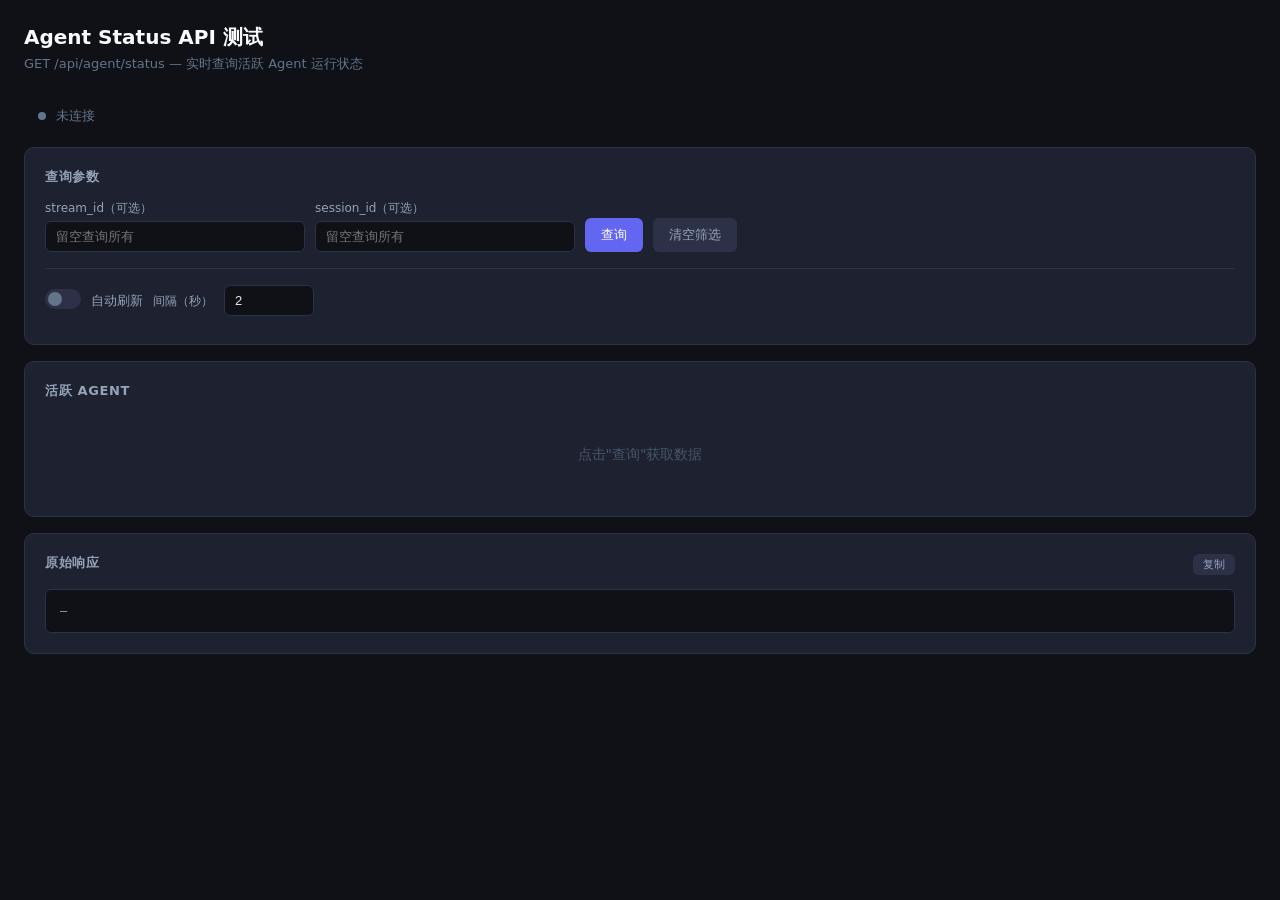
==== static/agent-status-test.html @ 265f0424 "feat: add agent status API test page - Static HTML test page at /static/agent-status-test.html - Que" ====
<!doctype html>
<html lang="zh">
<head>
<meta charset="utf-8">
<meta name="viewport" content="width=device-width, initial-scale=1">
<title>Agent Status API 测试</title>
<style>
  * { box-sizing: border-box; margin: 0; padding: 0; }
  body { font-family: 'Segoe UI', system-ui, sans-serif; background: #0f1117; color: #e2e8f0; min-height: 100vh; padding: 24px; }
  h1 { font-size: 20px; font-weight: 600; color: #f8fafc; margin-bottom: 4px; }
  .subtitle { font-size: 13px; color: #64748b; margin-bottom: 24px; }
  .card { background: #1e2130; border: 1px solid #2d3148; border-radius: 10px; padding: 20px; margin-bottom: 16px; }
  .card-title { font-size: 13px; font-weight: 600; color: #94a3b8; text-transform: uppercase; letter-spacing: 0.05em; margin-bottom: 14px; }
  .row { display: flex; gap: 10px; align-items: flex-end; flex-wrap: wrap; margin-bottom: 12px; }
  label { font-size: 12px; color: #94a3b8; display: block; margin-bottom: 4px; }
  input[type=text] {
    background: #0f1117; border: 1px solid #2d3148; border-radius: 6px;
    color: #e2e8f0; font-size: 13px; padding: 7px 10px; width: 260px; outline: none;
  }
  input[type=text]:focus { border-color: #6366f1; }
  input[type=number] {
    background: #0f1117; border: 1px solid #2d3148; border-radius: 6px;
    color: #e2e8f0; font-size: 13px; padding: 7px 10px; width: 90px; outline: none;
  }
  button {
    background: #6366f1; color: #fff; border: none; border-radius: 6px;
    font-size: 13px; font-weight: 500; padding: 8px 16px; cursor: pointer; white-space: nowrap;
  }
  button:hover { background: #4f46e5; }
  button.secondary { background: #2d3148; color: #94a3b8; }
  button.secondary:hover { background: #374151; color: #e2e8f0; }
  button.danger { background: #7f1d1d; color: #fca5a5; }
  button.danger:hover { background: #991b1b; }
  .badge {
    display: inline-block; font-size: 11px; font-weight: 600; padding: 2px 8px;
    border-radius: 99px; text-transform: uppercase; letter-spacing: 0.04em;
  }
  .badge-running { background: #14532d; color: #86efac; }
  .badge-idle    { background: #1e2130; color: #64748b; border: 1px solid #2d3148; }
  .badge-hermes  { background: #1e3a5f; color: #93c5fd; }
  .badge-openclaw{ background: #3b1f5e; color: #c4b5fd; }
  .status-bar {
    display: flex; align-items: center; gap: 10px; padding: 10px 14px;
    background: #0f1117; border-radius: 6px; margin-bottom: 12px; font-size: 13px;
  }
  .dot { width: 8px; height: 8px; border-radius: 50%; background: #64748b; flex-shrink: 0; }
  .dot.active { background: #22c55e; box-shadow: 0 0 6px #22c55e88; }
  .agent-card {
    background: #0f1117; border: 1px solid #2d3148; border-radius: 8px;
    padding: 16px; margin-bottom: 10px;
  }
  .agent-header { display: flex; align-items: center; gap: 8px; margin-bottom: 12px; }
  .agent-header .stream-id { font-size: 12px; color: #64748b; font-family: monospace; }
  .stats-grid { display: grid; grid-template-columns: repeat(auto-fill, minmax(160px, 1fr)); gap: 8px; }
  .stat { background: #1e2130; border-radius: 6px; padding: 10px 12px; }
  .stat-label { font-size: 11px; color: #64748b; margin-bottom: 3px; }
  .stat-value { font-size: 16px; font-weight: 600; color: #f1f5f9; font-family: monospace; }
  .stat-value.highlight { color: #86efac; }
  .empty-state { text-align: center; padding: 32px; color: #475569; font-size: 14px; }
  pre {
    background: #0f1117; border: 1px solid #2d3148; border-radius: 6px;
    padding: 14px; font-size: 12px; color: #94a3b8; overflow-x: auto;
    white-space: pre-wrap; word-break: break-all; max-height: 400px; overflow-y: auto;
    font-family: 'Cascadia Code', 'Fira Code', monospace;
  }
  .auto-row { display: flex; align-items: center; gap: 10px; }
  .toggle { position: relative; display: inline-block; width: 36px; height: 20px; }
  .toggle input { opacity: 0; width: 0; height: 0; }
  .slider {
    position: absolute; cursor: pointer; inset: 0; background: #2d3148;
    border-radius: 20px; transition: .2s;
  }
  .slider:before {
    content: ''; position: absolute; height: 14px; width: 14px; left: 3px; bottom: 3px;
    background: #64748b; border-radius: 50%; transition: .2s;
  }
  input:checked + .slider { background: #4f46e5; }
  input:checked + .slider:before { transform: translateX(16px); background: #fff; }
  .log { font-size: 11px; color: #475569; margin-top: 8px; max-height: 80px; overflow-y: auto; }
  .log-entry { padding: 2px 0; border-bottom: 1px solid #1e2130; }
  .log-entry.ok { color: #86efac; }
  .log-entry.err { color: #fca5a5; }
  .section-sep { border: none; border-top: 1px solid #2d3148; margin: 16px 0; }
</style>
</head>
<body>

<h1>Agent Status API 测试</h1>
<p class="subtitle">GET /api/agent/status — 实时查询活跃 Agent 运行状态</p>

<!-- Status bar -->
<div class="status-bar">
  <div class="dot" id="connDot"></div>
  <span id="connText" style="color:#64748b">未连接</span>
  <span style="margin-left:auto;font-size:11px;color:#475569" id="lastUpdate"></span>
</div>

<!-- Query controls -->
<div class="card">
  <div class="card-title">查询参数</div>
  <div class="row">
    <div>
      <label>stream_id（可选）</label>
      <input type="text" id="filterStream" placeholder="留空查询所有">
    </div>
    <div>
      <label>session_id（可选）</label>
      <input type="text" id="filterSession" placeholder="留空查询所有">
    </div>
    <button onclick="fetchStatus()">查询</button>
    <button class="secondary" onclick="clearFilters()">清空筛选</button>
  </div>
  <hr class="section-sep">
  <div class="auto-row">
    <label class="toggle">
      <input type="checkbox" id="autoRefresh" onchange="toggleAuto()">
      <span class="slider"></span>
    </label>
    <span style="font-size:13px;color:#94a3b8">自动刷新</span>
    <div>
      <label style="display:inline;margin-right:6px">间隔（秒）</label>
      <input type="number" id="interval" value="2" min="1" max="60">
    </div>
  </div>
  <div class="log" id="queryLog"></div>
</div>

<!-- Results: visual -->
<div class="card">
  <div class="card-title">活跃 Agent <span id="countBadge" style="font-size:12px;color:#64748b;font-weight:400"></span></div>
  <div id="agentList"><div class="empty-state">点击"查询"获取数据</div></div>
</div>

<!-- Results: raw JSON -->
<div class="card">
  <div class="card-title" style="display:flex;justify-content:space-between">
    原始响应
    <button class="secondary" style="padding:3px 10px;font-size:11px" onclick="copyRaw()">复制</button>
  </div>
  <pre id="rawJson">—</pre>
</div>

<script>
let _timer = null;

function buildUrl() {
  const s = document.getElementById('filterStream').value.trim();
  const sess = document.getElementById('filterSession').value.trim();
  let url = '/api/agent/status';
  const params = [];
  if (s) params.push('stream_id=' + encodeURIComponent(s));
  if (sess) params.push('session_id=' + encodeURIComponent(sess));
  if (params.length) url += '?' + params.join('&');
  return url;
}

async function fetchStatus() {
  const url = buildUrl();
  const dot = document.getElementById('connDot');
  const connText = document.getElementById('connText');
  try {
    const res = await fetch(url);
    const data = await res.json();
    dot.className = 'dot active';
    connText.textContent = '已连接';
    connText.style.color = '#86efac';
    document.getElementById('lastUpdate').textContent = '最后更新: ' + new Date().toLocaleTimeString();
    renderAgents(data);
    document.getElementById('rawJson').textContent = JSON.stringify(data, null, 2);
    addLog('ok', `${url} → ${res.status} (${data.count} agents)`);
  } catch (e) {
    dot.className = 'dot';
    connText.textContent = '连接失败';
    connText.style.color = '#fca5a5';
    document.getElementById('rawJson').textContent = String(e);
    addLog('err', String(e));
  }
}

function renderAgents(data) {
  const list = document.getElementById('agentList');
  const count = data.count || 0;
  document.getElementById('countBadge').textContent = count > 0 ? `(${count} 个运行中)` : '(无)';

  if (!count) {
    list.innerHTML = '<div class="empty-state">当前没有活跃的 Agent</div>';
    return;
  }

  list.innerHTML = data.agents.map(a => {
    const providerBadge = a.provider === 'hermes'
      ? '<span class="badge badge-hermes">Hermes</span>'
      : '<span class="badge badge-openclaw">OpenClaw</span>';

    const stats = buildStats(a);
    return `
      <div class="agent-card">
        <div class="agent-header">
          <span class="badge badge-running">running</span>
          ${providerBadge}
          <span style="font-size:13px;font-weight:600;color:#f1f5f9">${escHtml(a.model || '—')}</span>
          <span class="stream-id">stream: ${escHtml(a.stream_id || '—')}</span>
        </div>
        <div class="stats-grid">${stats}</div>
      </div>`;
  }).join('');
}

function buildStats(a) {
  const s = a.agent_status || {};
  const elapsed = a.elapsed_seconds != null ? a.elapsed_seconds + 's' : '—';
  const sessionId = a.session_id ? a.session_id.slice(0, 12) + '…' : '—';

  const common = [
    stat('运行时长', elapsed, true),
    stat('Session', sessionId),
  ];

  if (a.provider === 'hermes') {
    return [...common,
      stat('输入 Token', fmt(s.input_tokens)),
      stat('输出 Token', fmt(s.output_tokens)),
      stat('预估费用', s.estimated_cost_usd != null ? '$' + s.estimated_cost_usd.toFixed(4) : '—'),
      stat('上下文长度', fmt(s.context_length)),
      stat('压缩次数', fmt(s.compression_count)),
      stat('最近 Prompt', fmt(s.last_prompt_tokens)),
    ].join('');
  } else {
    return [...common,
      stat('Agent ID', s.openclaw_agent_id || '—'),
      stat('Gateway', s.gateway_url || '—'),
      stat('已中断', s.interrupted ? '是' : '否'),
      stat('输入 Token', fmt(s.input_tokens)),
      stat('输出 Token', fmt(s.output_tokens)),
    ].join('');
  }
}

function stat(label, value, highlight) {
  return `<div class="stat">
    <div class="stat-label">${label}</div>
    <div class="stat-value${highlight ? ' highlight' : ''}">${escHtml(String(value ?? '—'))}</div>
  </div>`;
}

function fmt(v) { return v != null ? v.toLocaleString() : '—'; }
function escHtml(s) { return s.replace(/&/g,'&amp;').replace(/</g,'&lt;').replace(/>/g,'&gt;'); }

function addLog(type, msg) {
  const log = document.getElementById('queryLog');
  const el = document.createElement('div');
  el.className = 'log-entry ' + type;
  el.textContent = new Date().toLocaleTimeString() + ' ' + msg;
  log.prepend(el);
  while (log.children.length > 20) log.removeChild(log.lastChild);
}

function clearFilters() {
  document.getElementById('filterStream').value = '';
  document.getElementById('filterSession').value = '';
}

function toggleAuto() {
  const on = document.getElementById('autoRefresh').checked;
  if (_timer) { clearInterval(_timer); _timer = null; }
  if (on) {
    const sec = parseInt(document.getElementById('interval').value) || 2;
    fetchStatus();
    _timer = setInterval(fetchStatus, sec * 1000);
  }
}

function copyRaw() {
  const text = document.getElementById('rawJson').textContent;
  navigator.clipboard.writeText(text).catch(() => {});
}
</script>
</body>
</html>
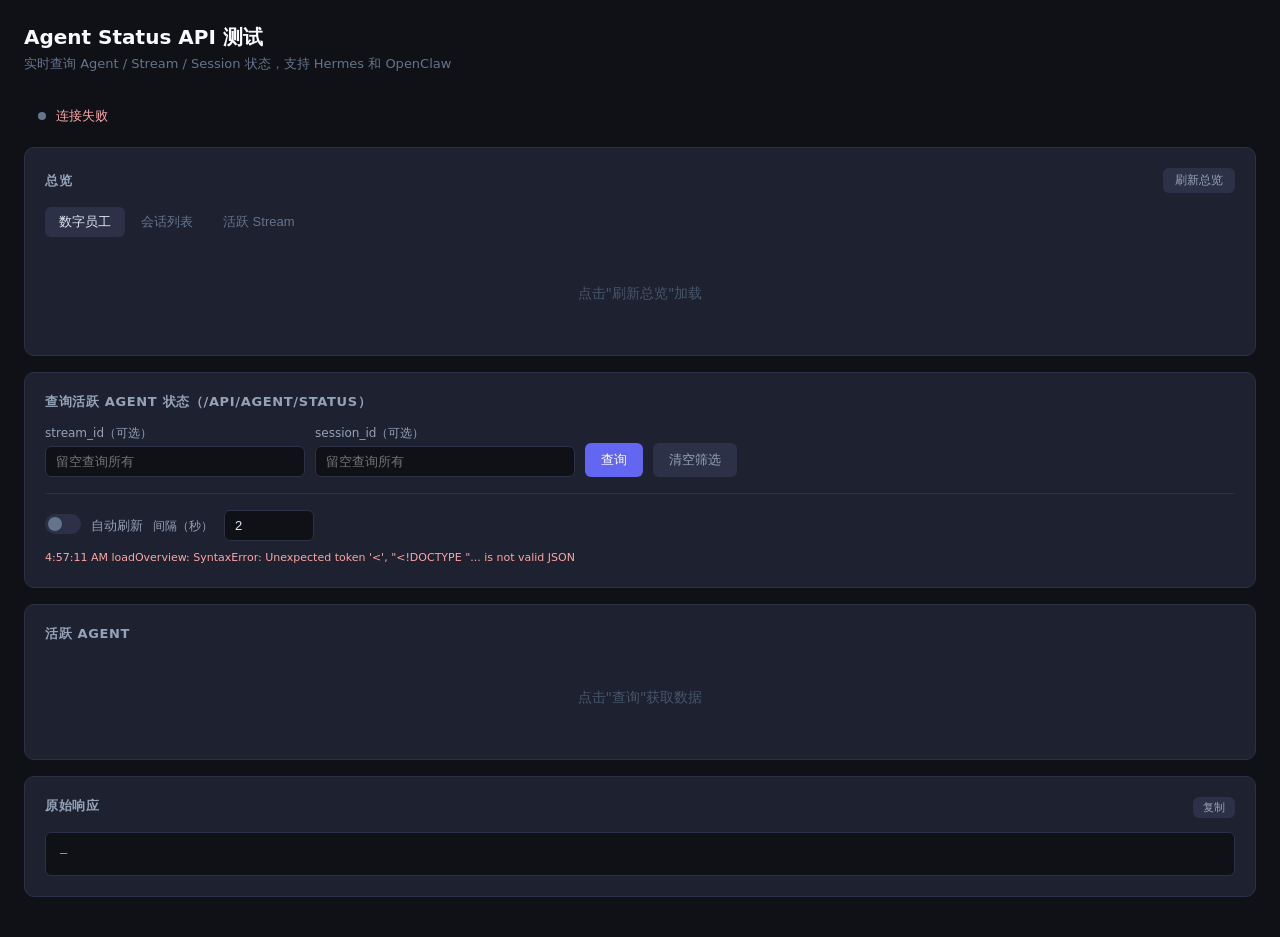
==== commit ea1e1c05: "feat: add overview panel to agent status test page - Add tabbed overview: 数字员工 / 会话列表 / 活跃 Stream - " ====
--- a/static/agent-status-test.html
+++ b/static/agent-status-test.html
@@ -81,12 +81,33 @@
   .log-entry.ok { color: #86efac; }
   .log-entry.err { color: #fca5a5; }
   .section-sep { border: none; border-top: 1px solid #2d3148; margin: 16px 0; }
+  /* Overview table */
+  table { width: 100%; border-collapse: collapse; font-size: 13px; }
+  th { text-align: left; font-size: 11px; font-weight: 600; color: #64748b; text-transform: uppercase;
+       letter-spacing: 0.05em; padding: 6px 10px; border-bottom: 1px solid #2d3148; }
+  td { padding: 8px 10px; border-bottom: 1px solid #1a1d2e; vertical-align: middle; color: #cbd5e1; }
+  tr:last-child td { border-bottom: none; }
+  tr:hover td { background: #1a1d2e; }
+  td.mono { font-family: monospace; font-size: 12px; color: #94a3b8; }
+  td.clickable { cursor: pointer; color: #818cf8; text-decoration: underline; text-underline-offset: 2px; }
+  td.clickable:hover { color: #a5b4fc; }
+  .pill { display: inline-block; font-size: 11px; padding: 1px 7px; border-radius: 99px; font-weight: 500; }
+  .pill-hermes   { background: #1e3a5f; color: #93c5fd; }
+  .pill-openclaw { background: #3b1f5e; color: #c4b5fd; }
+  .pill-none     { background: #1e2130; color: #475569; border: 1px solid #2d3148; }
+  .pill-active   { background: #14532d; color: #86efac; }
+  .pill-idle     { background: #1e2130; color: #64748b; border: 1px solid #2d3148; }
+  .tabs { display: flex; gap: 2px; margin-bottom: 16px; }
+  .tab { padding: 6px 14px; font-size: 13px; font-weight: 500; border-radius: 6px; cursor: pointer;
+         color: #64748b; background: transparent; border: none; }
+  .tab.active { background: #2d3148; color: #e2e8f0; }
+  .tab:hover:not(.active) { color: #94a3b8; }
 </style>
 </head>
 <body>
 
 <h1>Agent Status API 测试</h1>
-<p class="subtitle">GET /api/agent/status — 实时查询活跃 Agent 运行状态</p>
+<p class="subtitle">实时查询 Agent / Stream / Session 状态，支持 Hermes 和 OpenClaw</p>
 
 <!-- Status bar -->
 <div class="status-bar">
@@ -95,9 +116,25 @@
   <span style="margin-left:auto;font-size:11px;color:#475569" id="lastUpdate"></span>
 </div>
 
+<!-- Overview: all sessions/streams/employees -->
+<div class="card">
+  <div class="card-title" style="display:flex;justify-content:space-between;align-items:center">
+    总览
+    <button class="secondary" style="padding:4px 12px;font-size:12px" onclick="loadOverview()">刷新总览</button>
+  </div>
+  <div class="tabs">
+    <button class="tab active" onclick="switchTab('employees',this)">数字员工</button>
+    <button class="tab" onclick="switchTab('sessions',this)">会话列表</button>
+    <button class="tab" onclick="switchTab('streams',this)">活跃 Stream</button>
+  </div>
+  <div id="tabEmployees"><div class="empty-state">点击"刷新总览"加载</div></div>
+  <div id="tabSessions" style="display:none"><div class="empty-state">点击"刷新总览"加载</div></div>
+  <div id="tabStreams" style="display:none"><div class="empty-state">点击"刷新总览"加载</div></div>
+</div>
+
 <!-- Query controls -->
-<div class="card">
-  <div class="card-title">查询参数</div>
+<div class="card" id="queryCard">
+  <div class="card-title">查询活跃 Agent 状态（/api/agent/status）</div>
   <div class="row">
     <div>
       <label>stream_id（可选）</label>
@@ -142,6 +179,143 @@
 
 <script>
 let _timer = null;
+let _empMap = {};   // profile_name -> employee
+let _currentTab = 'employees';
+
+// ── Overview ──────────────────────────────────────────────────────────────────
+
+async function loadOverview() {
+  try {
+    const [empRes, sessRes, statusRes] = await Promise.all([
+      fetch('/api/employees'),
+      fetch('/api/sessions'),
+      fetch('/api/agent/status'),
+    ]);
+    const empData  = await empRes.json();
+    const sessData = await sessRes.json();
+    const statusData = await statusRes.json();
+
+    const emps = empData.employees || [];
+    _empMap = {};
+    emps.forEach(e => { _empMap[e.profile_name] = e; });
+
+    renderEmployees(emps, statusData);
+    renderSessions(sessData.sessions || [], statusData);
+    renderStreams(statusData);
+    setConn(true);
+  } catch(e) {
+    setConn(false);
+    addLog('err', 'loadOverview: ' + e);
+  }
+}
+
+function renderEmployees(emps, statusData) {
+  const el = document.getElementById('tabEmployees');
+  if (!emps.length) { el.innerHTML = '<div class="empty-state">暂无数字员工</div>'; return; }
+
+  // Build active session_id set per profile_name
+  const activeProfiles = new Set((statusData.agents || []).map(a => {
+    const emp = Object.values(_empMap).find(e => e.id === a.session_id || e.profile_name === a.session_id);
+    return emp ? emp.profile_name : null;
+  }).filter(Boolean));
+
+  el.innerHTML = `<table>
+    <thead><tr>
+      <th>名称</th><th>Agent Provider</th><th>Profile</th><th>能力</th><th>状态</th>
+    </tr></thead>
+    <tbody>${emps.map(e => {
+      const provider = e.agent_provider || 'hermes';
+      const isActive = activeProfiles.has(e.profile_name);
+      const caps = Object.entries(e.capabilities || {}).filter(([,v])=>v).map(([k])=>k).join(', ') || '—';
+      return `<tr>
+        <td style="font-weight:500;color:#f1f5f9">${escHtml(e.name || '—')}</td>
+        <td><span class="pill pill-${provider}">${provider}</span></td>
+        <td class="mono">${escHtml(e.profile_name || '—')}</td>
+        <td style="font-size:12px;color:#64748b">${escHtml(caps)}</td>
+        <td>${isActive
+          ? '<span class="pill pill-active">运行中</span>'
+          : '<span class="pill pill-idle">空闲</span>'}</td>
+      </tr>`;
+    }).join('')}</tbody>
+  </table>`;
+}
+
+function renderSessions(sessions, statusData) {
+  const el = document.getElementById('tabSessions');
+  if (!sessions.length) { el.innerHTML = '<div class="empty-state">暂无会话</div>'; return; }
+
+  const activeStreamSids = new Set((statusData.agents || []).map(a => a.session_id));
+
+  el.innerHTML = `<table>
+    <thead><tr>
+      <th>Session ID</th><th>Agent Provider</th><th>员工</th><th>Model</th><th>状态</th><th>更新时间</th>
+    </tr></thead>
+    <tbody>${sessions.slice(0, 50).map(s => {
+      const emp = _empMap[s.profile] || null;
+      const provider = emp ? (emp.agent_provider || 'hermes') : (s.profile ? 'hermes' : '—');
+      const empName = emp ? emp.name : (s.profile || '—');
+      const isActive = activeStreamSids.has(s.session_id);
+      const updated = s.updated_at ? new Date(s.updated_at * 1000).toLocaleString() : '—';
+      return `<tr>
+        <td class="mono clickable" onclick="fillSession('${escHtml(s.session_id)}')">${escHtml((s.session_id||'').slice(0,16))}…</td>
+        <td>${provider !== '—' ? `<span class="pill pill-${provider}">${provider}</span>` : '<span style="color:#475569">—</span>'}</td>
+        <td style="font-size:12px">${escHtml(empName)}</td>
+        <td class="mono" style="font-size:11px">${escHtml((s.model||'—').slice(0,24))}</td>
+        <td>${isActive
+          ? '<span class="pill pill-active">运行中</span>'
+          : '<span class="pill pill-idle">空闲</span>'}</td>
+        <td style="font-size:11px;color:#475569">${updated}</td>
+      </tr>`;
+    }).join('')}</tbody>
+  </table>`;
+}
+
+function renderStreams(statusData) {
+  const el = document.getElementById('tabStreams');
+  const agents = statusData.agents || [];
+  if (!agents.length) { el.innerHTML = '<div class="empty-state">当前没有活跃的 Stream</div>'; return; }
+
+  el.innerHTML = `<table>
+    <thead><tr>
+      <th>Stream ID</th><th>Agent Provider</th><th>Session ID</th><th>Model</th><th>运行时长</th>
+    </tr></thead>
+    <tbody>${agents.map(a => {
+      const provider = a.provider || '—';
+      return `<tr>
+        <td class="mono clickable" onclick="fillStream('${escHtml(a.stream_id)}')">${escHtml((a.stream_id||'').slice(0,16))}…</td>
+        <td><span class="pill pill-${provider}">${provider}</span></td>
+        <td class="mono clickable" onclick="fillSession('${escHtml(a.session_id||'')}')">${escHtml((a.session_id||'').slice(0,16))}…</td>
+        <td class="mono" style="font-size:11px">${escHtml((a.model||'—').slice(0,24))}</td>
+        <td><span class="pill pill-active">${a.elapsed_seconds != null ? a.elapsed_seconds+'s' : '—'}</span></td>
+      </tr>`;
+    }).join('')}</tbody>
+  </table>`;
+}
+
+function switchTab(name, btn) {
+  _currentTab = name;
+  ['employees','sessions','streams'].forEach(t => {
+    document.getElementById('tab' + t.charAt(0).toUpperCase() + t.slice(1)).style.display = t === name ? '' : 'none';
+  });
+  document.querySelectorAll('.tab').forEach(b => b.classList.remove('active'));
+  btn.classList.add('active');
+}
+
+function fillStream(id) {
+  document.getElementById('filterStream').value = id;
+  document.getElementById('filterSession').value = '';
+  fetchStatus();
+  window.scrollTo({top: document.getElementById('queryCard').offsetTop - 16, behavior: 'smooth'});
+}
+
+function fillSession(id) {
+  document.getElementById('filterSession').value = id;
+  document.getElementById('filterStream').value = '';
+  fetchStatus();
+  window.scrollTo({top: document.getElementById('queryCard').offsetTop - 16, behavior: 'smooth'});
+}
+
+// ── Agent status query ────────────────────────────────────────────────────────
 
 function buildUrl() {
   const s = document.getElementById('filterStream').value.trim();
@@ -156,25 +330,26 @@
 
 async function fetchStatus() {
   const url = buildUrl();
-  const dot = document.getElementById('connDot');
-  const connText = document.getElementById('connText');
   try {
     const res = await fetch(url);
     const data = await res.json();
-    dot.className = 'dot active';
-    connText.textContent = '已连接';
-    connText.style.color = '#86efac';
+    setConn(true);
     document.getElementById('lastUpdate').textContent = '最后更新: ' + new Date().toLocaleTimeString();
     renderAgents(data);
     document.getElementById('rawJson').textContent = JSON.stringify(data, null, 2);
     addLog('ok', `${url} → ${res.status} (${data.count} agents)`);
   } catch (e) {
-    dot.className = 'dot';
-    connText.textContent = '连接失败';
-    connText.style.color = '#fca5a5';
+    setConn(false);
     document.getElementById('rawJson').textContent = String(e);
     addLog('err', String(e));
   }
+}
+
+function setConn(ok) {
+  document.getElementById('connDot').className = 'dot' + (ok ? ' active' : '');
+  const t = document.getElementById('connText');
+  t.textContent = ok ? '已连接' : '连接失败';
+  t.style.color = ok ? '#86efac' : '#fca5a5';
 }
 
 function renderAgents(data) {
@@ -191,7 +366,6 @@
     const providerBadge = a.provider === 'hermes'
       ? '<span class="badge badge-hermes">Hermes</span>'
       : '<span class="badge badge-openclaw">OpenClaw</span>';
-
     const stats = buildStats(a);
     return `
       <div class="agent-card">
@@ -210,11 +384,7 @@
   const s = a.agent_status || {};
   const elapsed = a.elapsed_seconds != null ? a.elapsed_seconds + 's' : '—';
   const sessionId = a.session_id ? a.session_id.slice(0, 12) + '…' : '—';
-
-  const common = [
-    stat('运行时长', elapsed, true),
-    stat('Session', sessionId),
-  ];
+  const common = [stat('运行时长', elapsed, true), stat('Session', sessionId)];
 
   if (a.provider === 'hermes') {
     return [...common,
@@ -244,7 +414,7 @@
 }
 
 function fmt(v) { return v != null ? v.toLocaleString() : '—'; }
-function escHtml(s) { return s.replace(/&/g,'&amp;').replace(/</g,'&lt;').replace(/>/g,'&gt;'); }
+function escHtml(s) { return String(s).replace(/&/g,'&amp;').replace(/</g,'&lt;').replace(/>/g,'&gt;'); }
 
 function addLog(type, msg) {
   const log = document.getElementById('queryLog');
@@ -271,9 +441,11 @@
 }
 
 function copyRaw() {
-  const text = document.getElementById('rawJson').textContent;
-  navigator.clipboard.writeText(text).catch(() => {});
-}
+  navigator.clipboard.writeText(document.getElementById('rawJson').textContent).catch(() => {});
+}
+
+// Auto-load overview on page open
+loadOverview();
 </script>
 </body>
 </html>
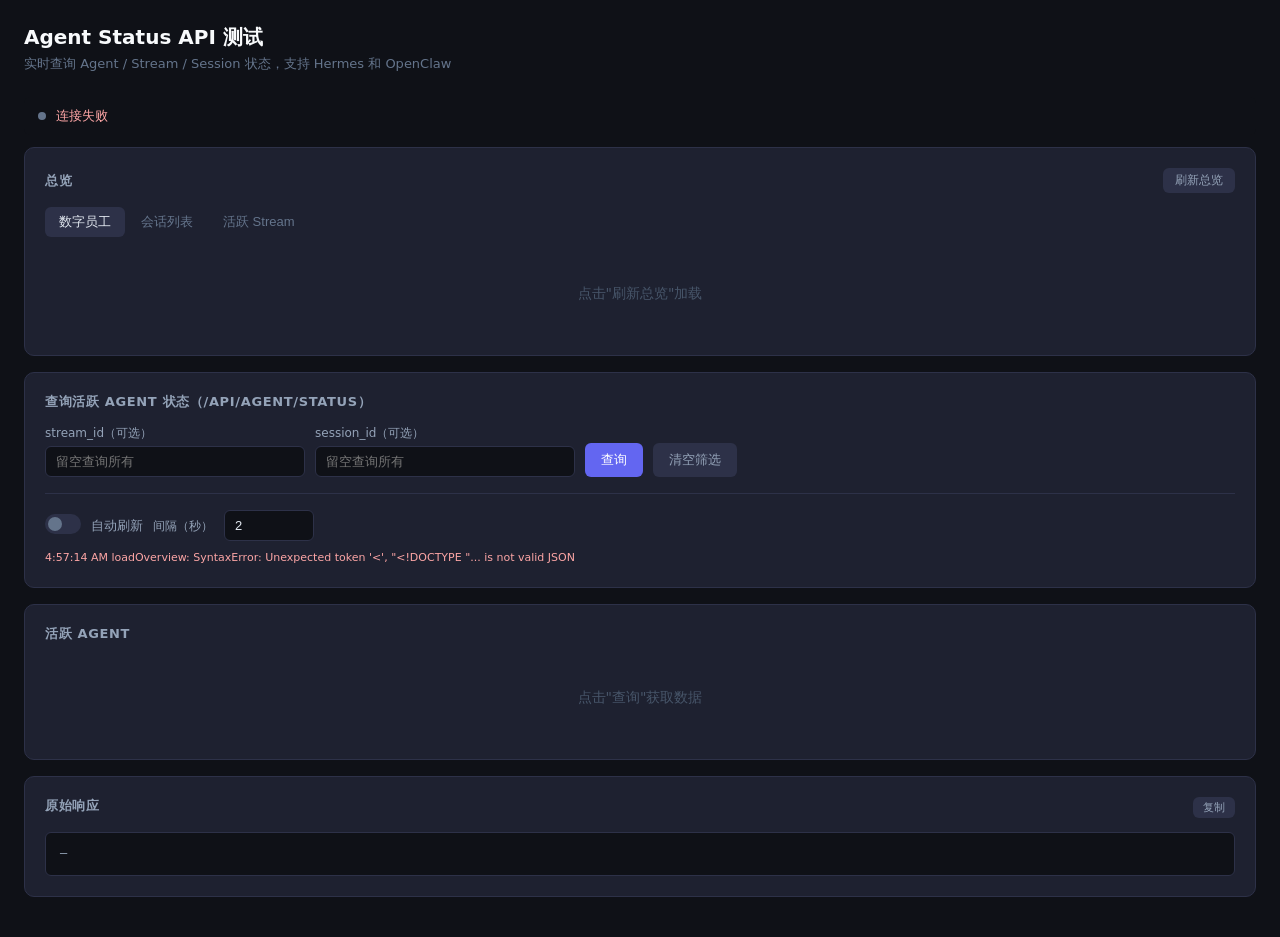
==== commit e20e2af8: "feat: redesign session list tab for dev testing - Show full session_id (not truncated) with copy but" ====
--- a/static/agent-status-test.html
+++ b/static/agent-status-test.html
@@ -102,6 +102,26 @@
          color: #64748b; background: transparent; border: none; }
   .tab.active { background: #2d3148; color: #e2e8f0; }
   .tab:hover:not(.active) { color: #94a3b8; }
+  /* Session detail panel */
+  .sess-detail { background: #0f1117; border: 1px solid #2d3148; border-radius: 8px; padding: 16px; margin-top: 12px; }
+  .sess-detail-title { font-size: 12px; font-weight: 600; color: #64748b; text-transform: uppercase; letter-spacing: 0.05em; margin-bottom: 12px; display: flex; justify-content: space-between; align-items: center; }
+  .field-row { display: flex; gap: 8px; align-items: baseline; margin-bottom: 6px; font-size: 13px; }
+  .field-key { color: #64748b; min-width: 120px; font-size: 12px; flex-shrink: 0; }
+  .field-val { color: #e2e8f0; font-family: monospace; font-size: 12px; word-break: break-all; }
+  .field-val.copy-btn { cursor: pointer; color: #818cf8; }
+  .field-val.copy-btn:hover { color: #a5b4fc; }
+  .source-tag { font-size: 10px; color: #475569; background: #1e2130; border: 1px solid #2d3148; border-radius: 4px; padding: 1px 5px; margin-left: 6px; font-family: monospace; }
+  .msg-preview { max-height: 160px; overflow-y: auto; margin-top: 8px; }
+  .msg-row { padding: 5px 8px; border-radius: 4px; margin-bottom: 4px; font-size: 12px; line-height: 1.5; }
+  .msg-row.user { background: #1e2130; color: #93c5fd; }
+  .msg-row.assistant { background: #14532d22; color: #86efac; }
+  .msg-role { font-size: 10px; font-weight: 600; text-transform: uppercase; opacity: 0.6; margin-bottom: 2px; }
+  .filter-row { display: flex; gap: 8px; margin-bottom: 12px; align-items: center; }
+  .filter-row input { background: #0f1117; border: 1px solid #2d3148; border-radius: 6px; color: #e2e8f0; font-size: 12px; padding: 5px 9px; outline: none; width: 200px; }
+  .filter-row input:focus { border-color: #6366f1; }
+  .filter-row select { background: #0f1117; border: 1px solid #2d3148; border-radius: 6px; color: #e2e8f0; font-size: 12px; padding: 5px 9px; outline: none; }
+  .copy-toast { position: fixed; bottom: 24px; right: 24px; background: #22c55e; color: #fff; padding: 8px 16px; border-radius: 6px; font-size: 13px; opacity: 0; transition: opacity .2s; pointer-events: none; }
+  .copy-toast.show { opacity: 1; }
 </style>
 </head>
 <body>
@@ -131,6 +151,8 @@
   <div id="tabSessions" style="display:none"><div class="empty-state">点击"刷新总览"加载</div></div>
   <div id="tabStreams" style="display:none"><div class="empty-state">点击"刷新总览"加载</div></div>
 </div>
+
+<div id="copyToast" class="copy-toast">已复制</div>
 
 <!-- Query controls -->
 <div class="card" id="queryCard">
@@ -246,28 +268,193 @@
 
   const activeStreamSids = new Set((statusData.agents || []).map(a => a.session_id));
 
-  el.innerHTML = `<table>
-    <thead><tr>
-      <th>Session ID</th><th>Agent Provider</th><th>员工</th><th>Model</th><th>状态</th><th>更新时间</th>
-    </tr></thead>
-    <tbody>${sessions.slice(0, 50).map(s => {
-      const emp = _empMap[s.profile] || null;
-      const provider = emp ? (emp.agent_provider || 'hermes') : (s.profile ? 'hermes' : '—');
-      const empName = emp ? emp.name : (s.profile || '—');
-      const isActive = activeStreamSids.has(s.session_id);
-      const updated = s.updated_at ? new Date(s.updated_at * 1000).toLocaleString() : '—';
-      return `<tr>
-        <td class="mono clickable" onclick="fillSession('${escHtml(s.session_id)}')">${escHtml((s.session_id||'').slice(0,16))}…</td>
-        <td>${provider !== '—' ? `<span class="pill pill-${provider}">${provider}</span>` : '<span style="color:#475569">—</span>'}</td>
-        <td style="font-size:12px">${escHtml(empName)}</td>
-        <td class="mono" style="font-size:11px">${escHtml((s.model||'—').slice(0,24))}</td>
-        <td>${isActive
-          ? '<span class="pill pill-active">运行中</span>'
-          : '<span class="pill pill-idle">空闲</span>'}</td>
-        <td style="font-size:11px;color:#475569">${updated}</td>
-      </tr>`;
-    }).join('')}</tbody>
-  </table>`;
+  // Filter controls
+  const filterHtml = `
+    <div class="filter-row">
+      <input id="sessSearch" placeholder="搜索 session_id / 标题 / 员工..." oninput="filterSessions()" style="width:240px">
+      <select id="sessProviderFilter" onchange="filterSessions()">
+        <option value="">全部 Provider</option>
+        <option value="hermes">Hermes</option>
+        <option value="openclaw">OpenClaw</option>
+      </select>
+      <select id="sessStatusFilter" onchange="filterSessions()">
+        <option value="">全部状态</option>
+        <option value="active">运行中</option>
+        <option value="idle">空闲</option>
+      </select>
+      <span id="sessCount" style="font-size:12px;color:#475569;margin-left:4px"></span>
+    </div>`;
+
+  const rows = sessions.map(s => {
+    const emp = _empMap[s.profile] || null;
+    const provider = emp ? (emp.agent_provider || 'hermes') : (s.profile ? 'hermes' : '');
+    const empName = emp ? emp.name : '';
+    const isActive = activeStreamSids.has(s.session_id);
+    const updated = s.updated_at ? new Date(s.updated_at * 1000).toLocaleString() : '—';
+    const msgCount = (s.messages || []).length || s.message_count || 0;
+    return { s, emp, provider, empName, isActive, updated, msgCount };
+  });
+
+  // Store for filtering
+  window._sessRows = rows;
+
+  el.innerHTML = filterHtml + `
+    <table id="sessTable">
+      <thead><tr>
+        <th>Session ID <span class="source-tag">session_id</span></th>
+        <th>标题</th>
+        <th>Provider <span class="source-tag">employee.agent_provider</span></th>
+        <th>员工 <span class="source-tag">session.profile → employee.name</span></th>
+        <th>Model <span class="source-tag">session.model</span></th>
+        <th>消息数</th>
+        <th>状态</th>
+        <th>更新时间</th>
+        <th></th>
+      </tr></thead>
+      <tbody id="sessTableBody"></tbody>
+    </table>
+    <div id="sessDetail"></div>`;
+
+  renderSessionRows(rows);
+}
+
+function renderSessionRows(rows) {
+  const search = (document.getElementById('sessSearch') || {}).value || '';
+  const provFilter = (document.getElementById('sessProviderFilter') || {}).value || '';
+  const statusFilter = (document.getElementById('sessStatusFilter') || {}).value || '';
+
+  const filtered = rows.filter(r => {
+    if (provFilter && r.provider !== provFilter) return false;
+    if (statusFilter === 'active' && !r.isActive) return false;
+    if (statusFilter === 'idle' && r.isActive) return false;
+    if (search) {
+      const q = search.toLowerCase();
+      return (r.s.session_id||'').includes(q) ||
+             (r.s.title||'').toLowerCase().includes(q) ||
+             (r.empName||'').toLowerCase().includes(q) ||
+             (r.s.profile||'').includes(q);
+    }
+    return true;
+  });
+
+  const el = document.getElementById('sessTableBody');
+  if (!el) return;
+  const countEl = document.getElementById('sessCount');
+  if (countEl) countEl.textContent = `共 ${filtered.length} 条`;
+
+  el.innerHTML = filtered.slice(0, 60).map(({s, provider, empName, isActive, updated, msgCount}) => `
+    <tr onclick="loadSessionDetail('${escHtml(s.session_id)}')" style="cursor:pointer">
+      <td class="mono" style="color:#818cf8">${escHtml(s.session_id||'—')}</td>
+      <td style="max-width:160px;overflow:hidden;text-overflow:ellipsis;white-space:nowrap">${escHtml(s.title||'Untitled')}</td>
+      <td>${provider ? `<span class="pill pill-${provider}">${provider}</span>` : '<span style="color:#475569">—</span>'}</td>
+      <td style="font-size:12px">${escHtml(empName||'—')}</td>
+      <td class="mono" style="font-size:11px;max-width:140px;overflow:hidden;text-overflow:ellipsis;white-space:nowrap">${escHtml((s.model||'—'))}</td>
+      <td style="text-align:center;color:#64748b">${msgCount}</td>
+      <td>${isActive ? '<span class="pill pill-active">运行中</span>' : '<span class="pill pill-idle">空闲</span>'}</td>
+      <td style="font-size:11px;color:#475569;white-space:nowrap">${updated}</td>
+      <td><button class="secondary" style="padding:2px 8px;font-size:11px" onclick="event.stopPropagation();copyVal('${escHtml(s.session_id)}')">复制ID</button></td>
+    </tr>`).join('');
+}
+
+function filterSessions() {
+  if (window._sessRows) renderSessionRows(window._sessRows);
+}
+
+async function loadSessionDetail(sid) {
+  const el = document.getElementById('sessDetail');
+  el.innerHTML = '<div style="padding:12px;color:#475569;font-size:13px">加载中...</div>';
+  try {
+    const res = await fetch('/api/session?session_id=' + encodeURIComponent(sid));
+    const data = await res.json();
+    const s = data.session;
+    if (!s) { el.innerHTML = '<div style="padding:12px;color:#fca5a5;font-size:13px">加载失败</div>'; return; }
+
+    const emp = _empMap[s.profile] || null;
+    const provider = emp ? (emp.agent_provider || 'hermes') : (s.profile ? 'hermes' : '—');
+    const msgs = (s.messages || []).slice(-6);
+
+    el.innerHTML = `<div class="sess-detail">
+      <div class="sess-detail-title">
+        Session 详情
+        <button class="secondary" style="padding:2px 8px;font-size:11px" onclick="document.getElementById('sessDetail').innerHTML=''">关闭</button>
+      </div>
+
+      <div class="field-row">
+        <span class="field-key">session_id</span>
+        <span class="field-val copy-btn" onclick="copyVal('${escHtml(s.session_id)}')">${escHtml(s.session_id)}</span>
+        <span class="source-tag">GET /api/session?session_id=</span>
+      </div>
+      <div class="field-row">
+        <span class="field-key">title</span>
+        <span class="field-val">${escHtml(s.title||'—')}</span>
+        <span class="source-tag">session.title</span>
+      </div>
+      <div class="field-row">
+        <span class="field-key">agent_provider</span>
+        <span class="field-val"><span class="pill pill-${provider}">${provider}</span></span>
+        <span class="source-tag">employee.agent_provider (via session.profile → /api/employees)</span>
+      </div>
+      <div class="field-row">
+        <span class="field-key">profile</span>
+        <span class="field-val copy-btn" onclick="copyVal('${escHtml(s.profile||'')}')">${escHtml(s.profile||'—')}</span>
+        <span class="source-tag">session.profile = employee.profile_name</span>
+      </div>
+      <div class="field-row">
+        <span class="field-key">employee_id</span>
+        <span class="field-val copy-btn" onclick="copyVal('${escHtml(emp ? emp.id : '')}')">${escHtml(emp ? emp.id : '—')}</span>
+        <span class="source-tag">employee.id (lookup by profile_name)</span>
+      </div>
+      <div class="field-row">
+        <span class="field-key">model</span>
+        <span class="field-val copy-btn" onclick="copyVal('${escHtml(s.model||'')}')">${escHtml(s.model||'—')}</span>
+        <span class="source-tag">session.model → POST /api/chat/start { model }</span>
+      </div>
+      <div class="field-row">
+        <span class="field-key">workspace</span>
+        <span class="field-val">${escHtml(s.workspace||'—')}</span>
+        <span class="source-tag">session.workspace → POST /api/chat/start { workspace }</span>
+      </div>
+      <div class="field-row">
+        <span class="field-key">personality</span>
+        <span class="field-val">${escHtml(s.personality||'—')}</span>
+        <span class="source-tag">session.personality</span>
+      </div>
+      <div class="field-row">
+        <span class="field-key">消息数</span>
+        <span class="field-val">${(s.messages||[]).length}</span>
+        <span class="source-tag">session.messages.length</span>
+      </div>
+      <div class="field-row">
+        <span class="field-key">input_tokens</span>
+        <span class="field-val">${s.input_tokens||0}</span>
+        <span class="source-tag">session.input_tokens</span>
+      </div>
+      <div class="field-row">
+        <span class="field-key">output_tokens</span>
+        <span class="field-val">${s.output_tokens||0}</span>
+        <span class="source-tag">session.output_tokens</span>
+      </div>
+
+      <div style="margin-top:12px;font-size:11px;font-weight:600;color:#64748b;text-transform:uppercase;letter-spacing:.05em;margin-bottom:6px">
+        最近消息（最后 ${msgs.length} 条）
+        <span class="source-tag">session.messages[]</span>
+      </div>
+      <div class="msg-preview">
+        ${msgs.length ? msgs.map(m => `
+          <div class="msg-row ${m.role}">
+            <div class="msg-role">${escHtml(m.role)}</div>
+            ${escHtml(typeof m.content === 'string' ? m.content.slice(0,200) : JSON.stringify(m.content).slice(0,200))}${(typeof m.content === 'string' ? m.content : '').length > 200 ? '…' : ''}
+          </div>`).join('') : '<div style="color:#475569;font-size:12px">暂无消息</div>'}
+      </div>
+
+      <div style="margin-top:14px;padding-top:12px;border-top:1px solid #2d3148;display:flex;gap:8px;flex-wrap:wrap">
+        <button onclick="fillSession('${escHtml(s.session_id)}')" style="font-size:12px;padding:5px 12px">用此 session_id 查询 Agent 状态</button>
+        <button class="secondary" onclick="copyVal(JSON.stringify(${JSON.stringify({session_id: s.session_id, model: s.model, workspace: s.workspace, profile: s.profile})}, null, 2))" style="font-size:12px;padding:5px 12px">复制 chat/start 参数</button>
+      </div>
+    </div>`;
+  } catch(e) {
+    el.innerHTML = `<div style="padding:12px;color:#fca5a5;font-size:13px">${escHtml(String(e))}</div>`;
+  }
 }
 
 function renderStreams(statusData) {
@@ -416,6 +603,13 @@
 function fmt(v) { return v != null ? v.toLocaleString() : '—'; }
 function escHtml(s) { return String(s).replace(/&/g,'&amp;').replace(/</g,'&lt;').replace(/>/g,'&gt;'); }
 
+function copyVal(text) {
+  navigator.clipboard.writeText(text).catch(() => {});
+  const t = document.getElementById('copyToast');
+  t.classList.add('show');
+  setTimeout(() => t.classList.remove('show'), 1500);
+}
+
 function addLog(type, msg) {
   const log = document.getElementById('queryLog');
   const el = document.createElement('div');
@@ -441,7 +635,7 @@
 }
 
 function copyRaw() {
-  navigator.clipboard.writeText(document.getElementById('rawJson').textContent).catch(() => {});
+  copyVal(document.getElementById('rawJson').textContent);
 }
 
 // Auto-load overview on page open
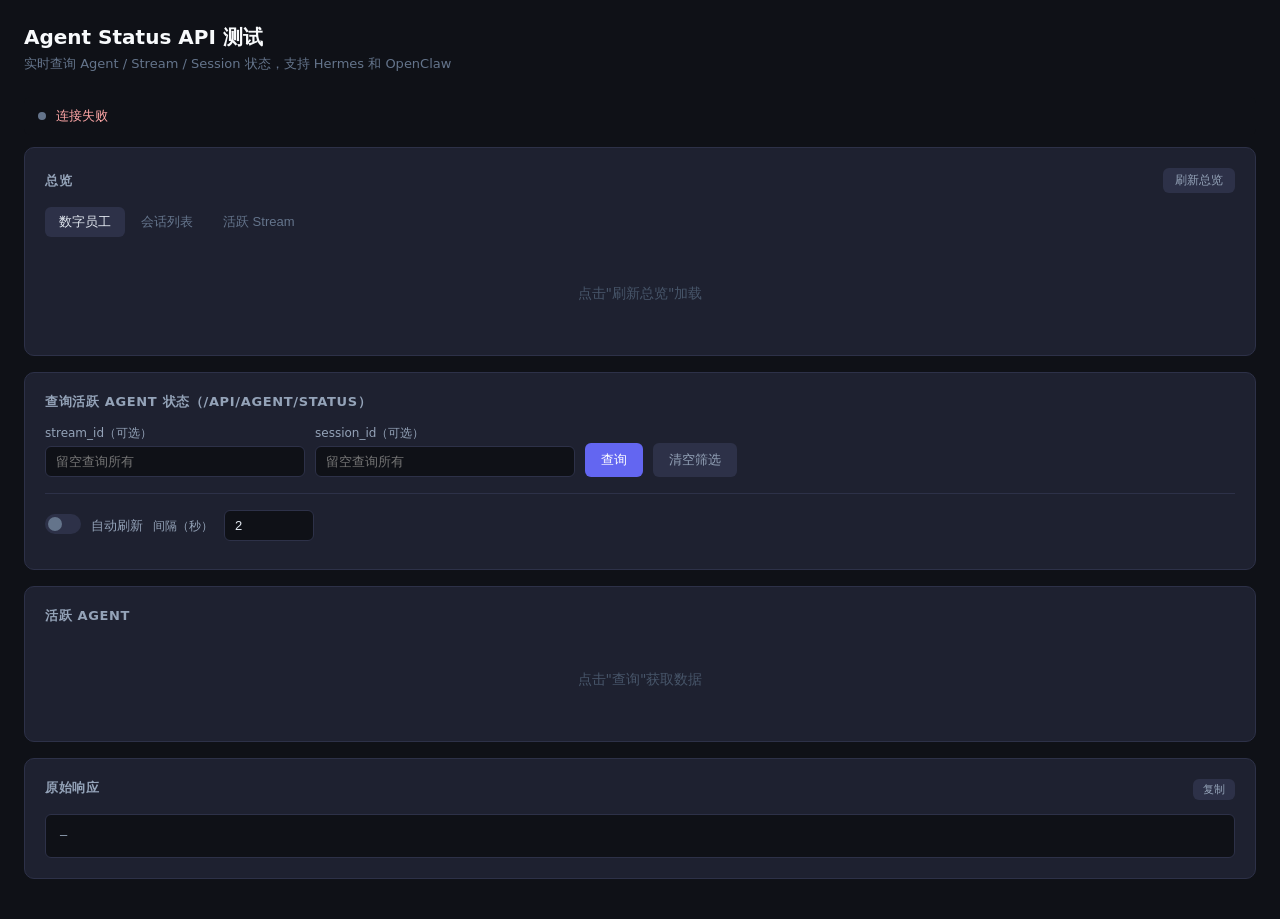
==== commit 95202d7f: "fix: show error details when session list fails to load - Display HTTP status code if /api/sessions " ====
--- a/static/agent-status-test.html
+++ b/static/agent-status-test.html
@@ -207,12 +207,24 @@
 // ── Overview ──────────────────────────────────────────────────────────────────
 
 async function loadOverview() {
+  const sessTab = document.getElementById('tabSessions');
+  sessTab.innerHTML = '<div style="padding:12px;color:#475569;font-size:13px">加载中...</div>';
   try {
     const [empRes, sessRes, statusRes] = await Promise.all([
       fetch('/api/employees'),
       fetch('/api/sessions'),
       fetch('/api/agent/status'),
     ]);
+
+    // Debug: show raw status if not OK
+    if (!sessRes.ok) {
+      sessTab.innerHTML = `<div style="padding:12px;color:#fca5a5;font-size:13px">
+        /api/sessions 返回 ${sessRes.status}，可能需要登录或服务未启动。
+      </div>`;
+      setConn(false);
+      return;
+    }
+
     const empData  = await empRes.json();
     const sessData = await sessRes.json();
     const statusData = await statusRes.json();
@@ -225,8 +237,10 @@
     renderSessions(sessData.sessions || [], statusData);
     renderStreams(statusData);
     setConn(true);
+    addLog('ok', `总览加载完成：${emps.length} 员工，${(sessData.sessions||[]).length} 会话，${(statusData.agents||[]).length} 活跃 stream`);
   } catch(e) {
     setConn(false);
+    sessTab.innerHTML = `<div style="padding:12px;color:#fca5a5;font-size:13px">加载失败: ${escHtml(String(e))}</div>`;
     addLog('err', 'loadOverview: ' + e);
   }
 }
@@ -264,7 +278,16 @@
 
 function renderSessions(sessions, statusData) {
   const el = document.getElementById('tabSessions');
-  if (!sessions.length) { el.innerHTML = '<div class="empty-state">暂无会话</div>'; return; }
+  if (!sessions.length) {
+    el.innerHTML = `<div class="empty-state">
+      暂无会话<br>
+      <span style="font-size:12px;color:#475569;margin-top:6px;display:block">
+        数据来源：GET /api/sessions → sessions[]<br>
+        存储路径：~/.hermes/webui/sessions/*.json
+      </span>
+    </div>`;
+    return;
+  }
 
   const activeStreamSids = new Set((statusData.agents || []).map(a => a.session_id));
 
